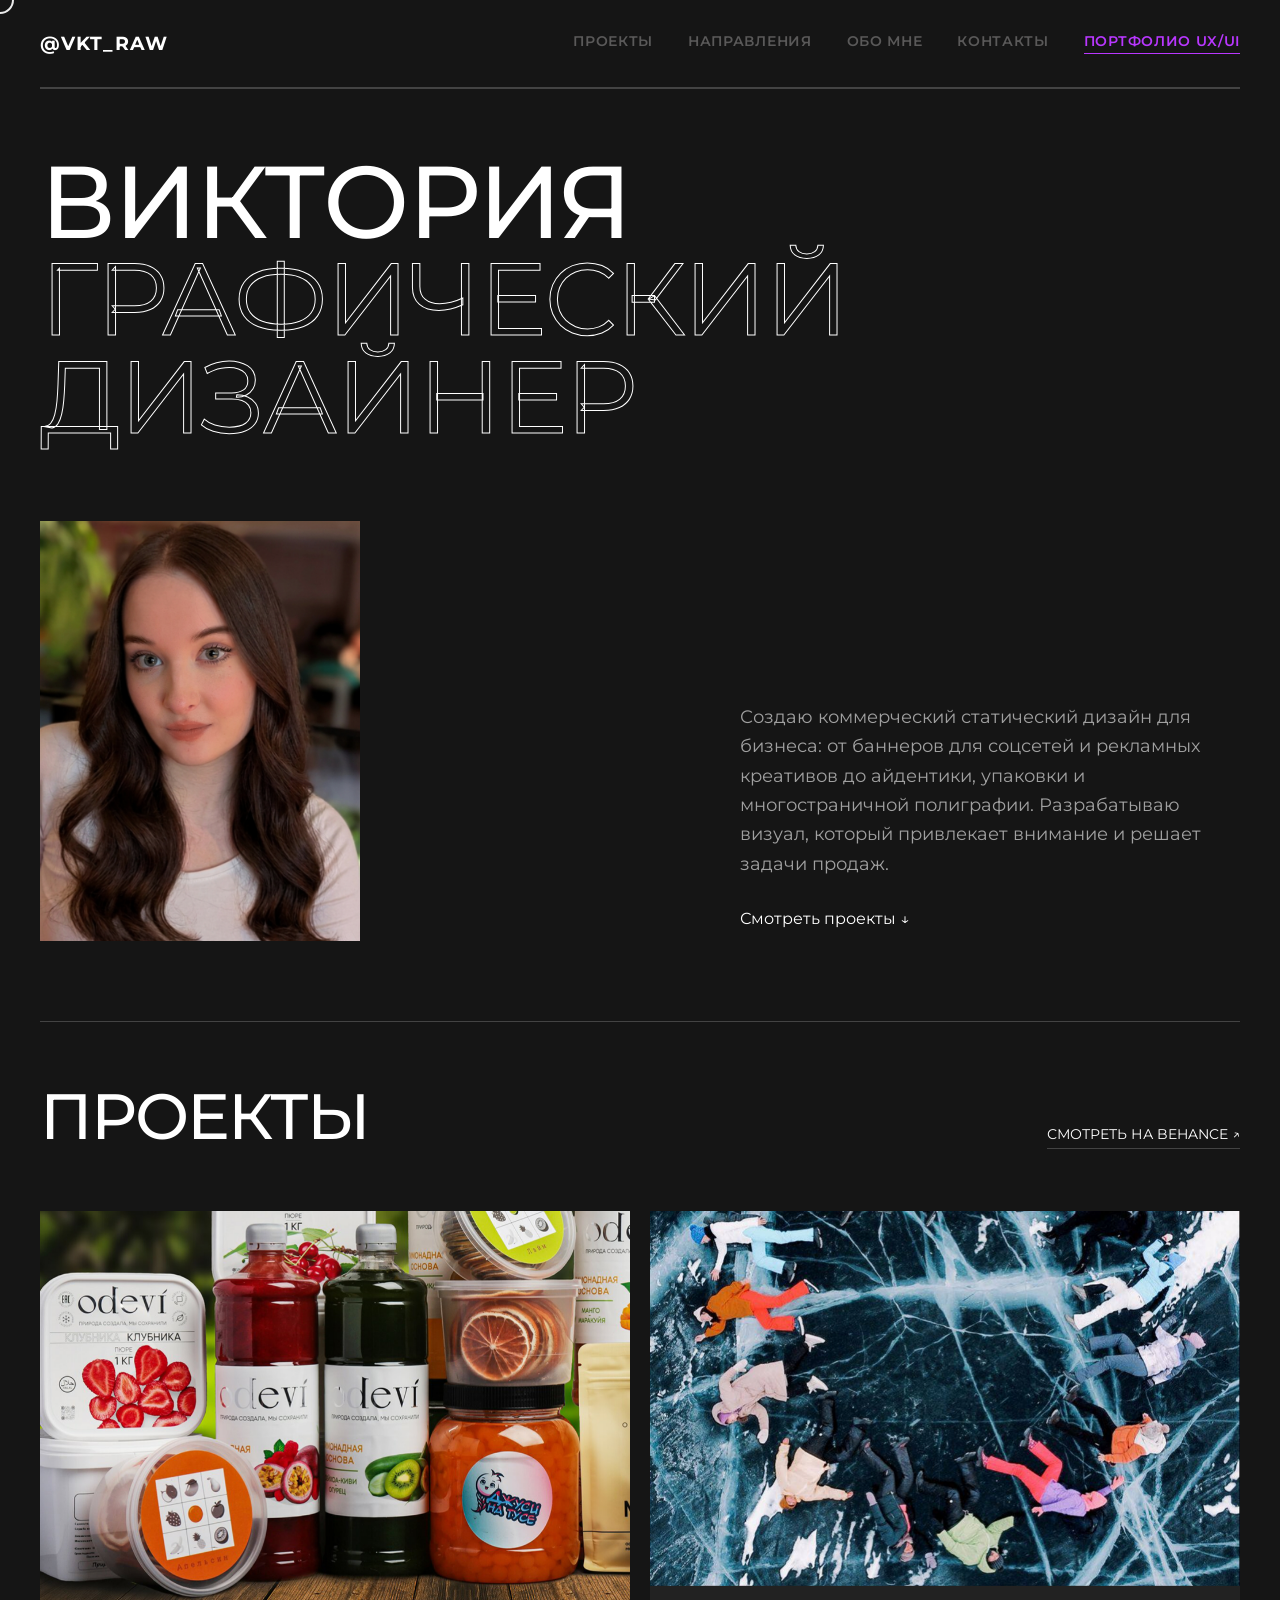
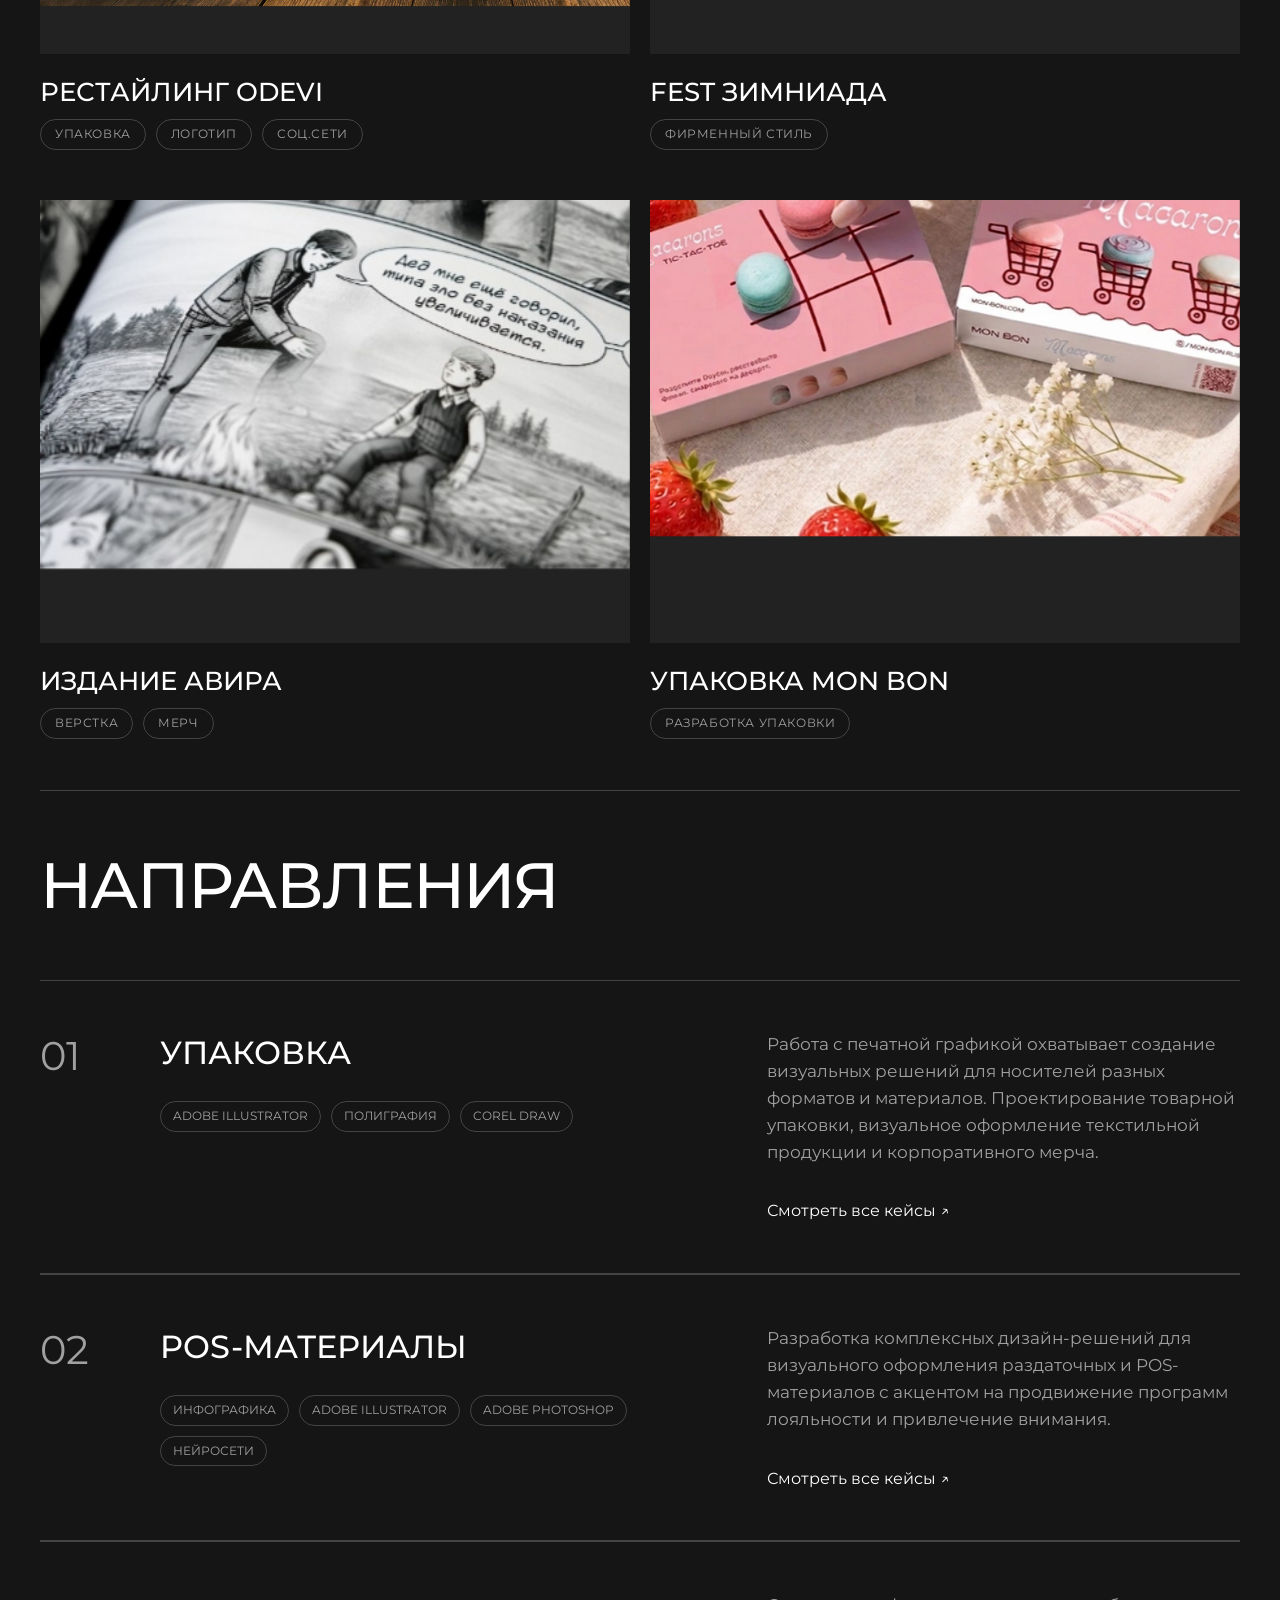
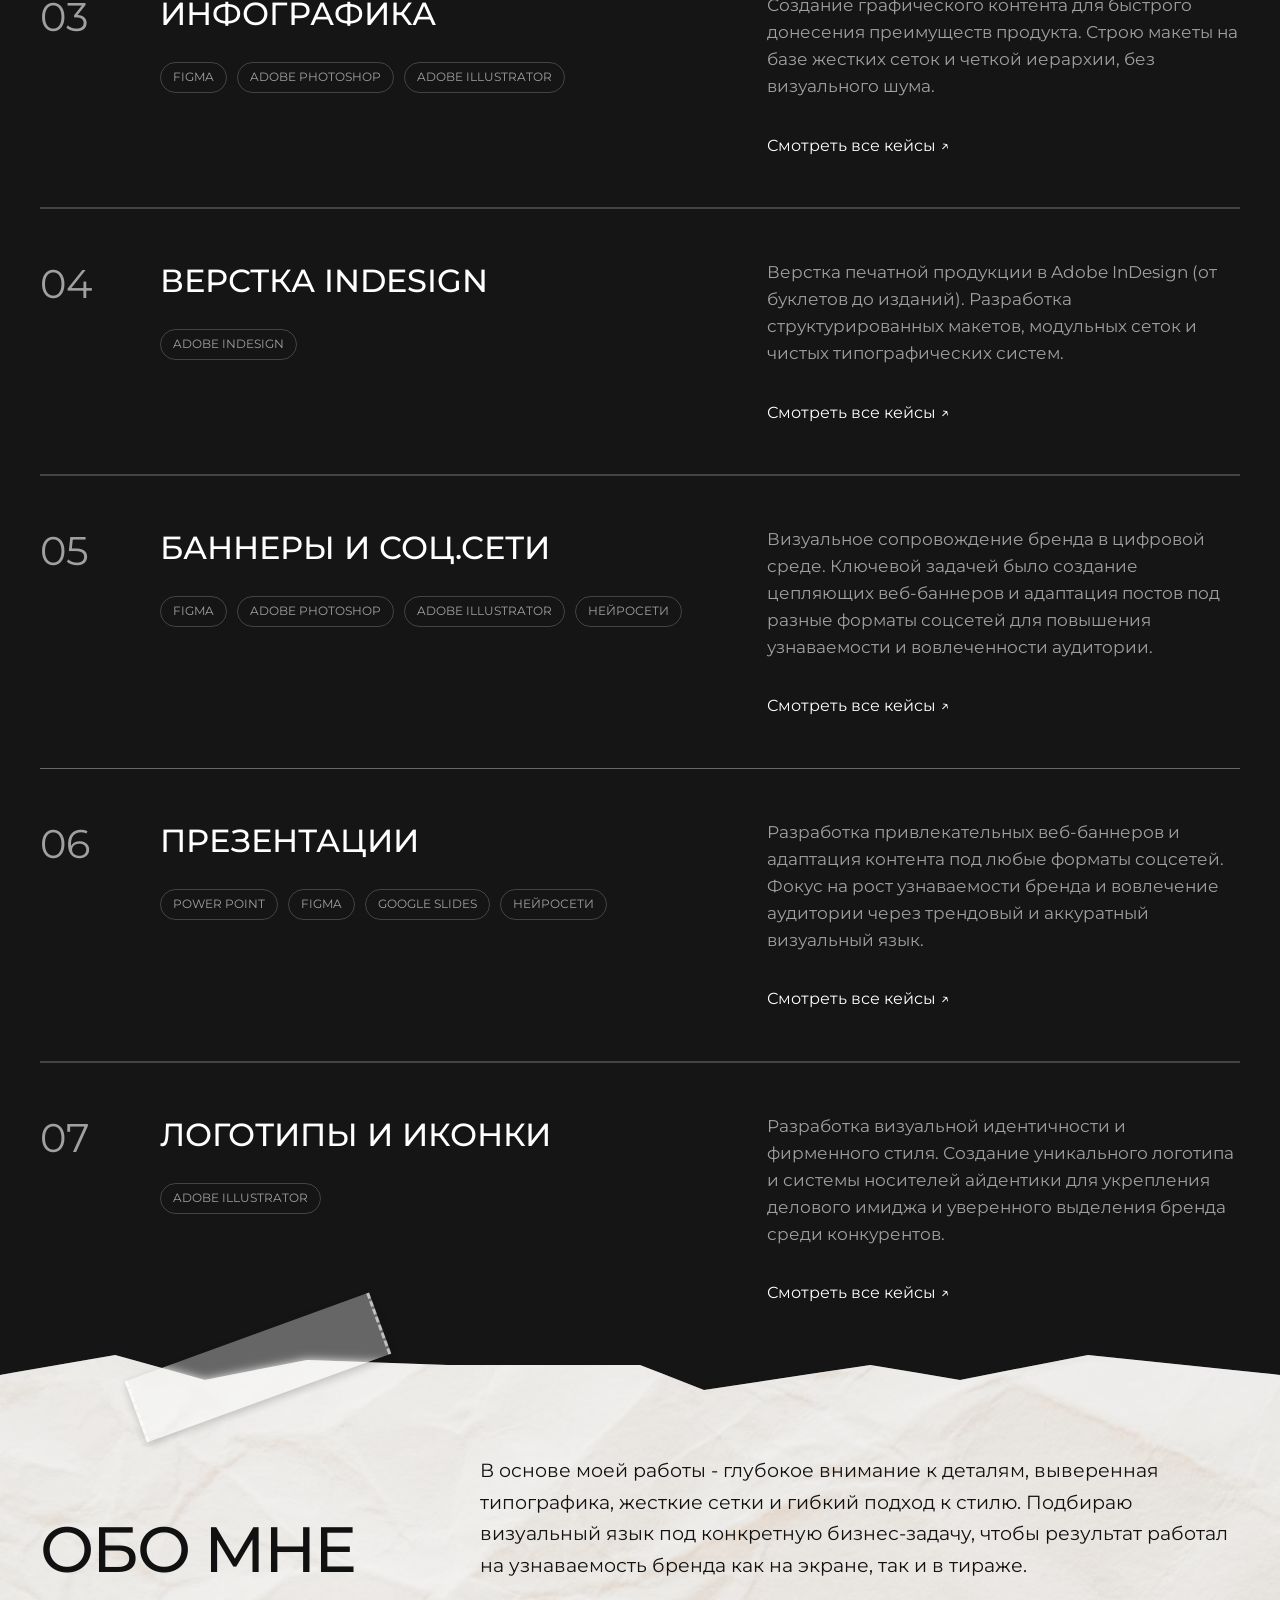
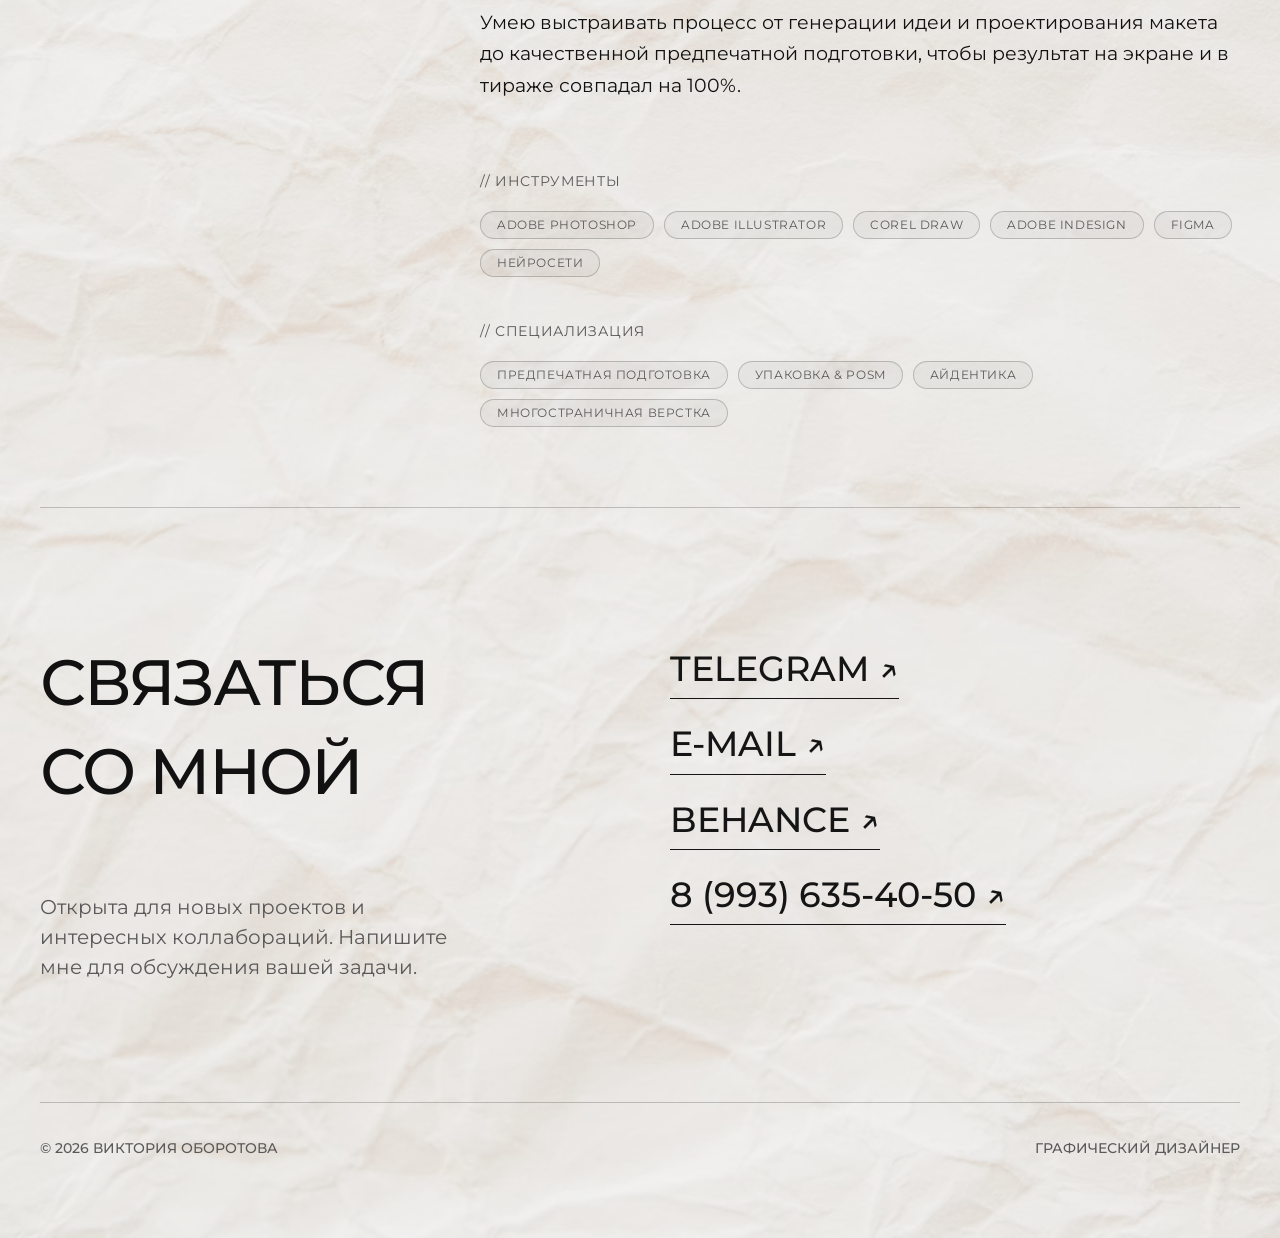
==== design.html @ fe71cb35 "add ux/ui project" ====
<!DOCTYPE html>
<html lang="ru">

<head>
    <meta charset="UTF-8">
    <meta name="viewport" content="width=device-width, initial-scale=1.0">
    <title>Виктория - Портфолио графического дизайнера</title>
    <link rel="preconnect" href="https://fonts.googleapis.com">
    <link rel="preconnect" href="https://fonts.gstatic.com" crossorigin>
    <link href="https://fonts.googleapis.com/css2?family=Montserrat:wght@300;400;500;600;700&display=swap"
        rel="stylesheet">
    <link rel="icon" type="image/svg+xml"
        href="data:image/svg+xml,<svg xmlns='http://www.w3.org/2000/svg' viewBox='0 0 32 32'><circle cx='16' cy='16' r='13' fill='none' stroke='%23ffffff' stroke-width='4'/></svg>">
    <link rel="stylesheet" href="style.css">
</head>

<body>

    <div class="site-wrapper">
        <div class="container">
            <header class="header" id="header">
                <div class="logo">@VKT_RAW</div>
                <nav class="nav">
                    <a href="#projects" class="nav__link">Проекты</a>
                    <a href="#cases" class="nav__link">Направления</a>
                    <a href="#about" class="nav__link">Обо мне</a>
                    <a href="#contacts" class="nav__link">Контакты</a>
                    <a href="uxui.html" class="nav__link nav__link--highlight">Портфолио UX/UI</a>
                </nav>
            </header>

            <main class="hero" id="hero">
                <div class="hero__top parallax-el" data-speed="-0.12">
                    <h1 class="title title--main">ВИКТОРИЯ</h1>
                    <h1 class="title title--main title--outline">ГРАФИЧЕСКИЙ ДИЗАЙНЕР</h1>
                </div>
                <div class="hero__bottom">
                    <div class="hero__photo-wrapper">
                        <img src="assets/image-2.webp" alt="Виктория" class="hero__photo " data-speed="0.15">
                    </div>
                    <div class="hero__info">
                        <p class="hero__desc">
                            Создаю коммерческий статический дизайн для бизнеса: от баннеров для соцсетей и рекламных
                            креативов до айдентики, упаковки и многостраничной полиграфии. Разрабатываю визуал, который
                            привлекает внимание и решает задачи продаж.
                        </p>
                        <a href="#projects" class="btn">Смотреть проекты <span>↓</span></a>
                    </div>
                </div>
            </main>

            <section class="projects" id="projects">
                <div class="section-header">
                    <h2 class="title title--section">ПРОЕКТЫ</h2>
                    <a href="https://www.behance.net/wg77" target="_blank" class="section-link">Смотреть на Behance
                        ↗</a>
                </div>

                <div class="projects__grid">
                    <a href="https://www.behance.net/gallery/255048103/redizajn-upakovki" target="_blank"
                        class="project-card reveal">
                        <div class="project-card__image">
                            <div class="parallax-img-wrapper parallax-el" data-speed="0.1">
                                <img src="assets/Проект-ODEVI.webp" alt="Редизайн ODEVI">
                            </div>
                        </div>
                        <div class="project-card__info">
                            <h3 class="project-card__title">Рестайлинг ODEVI</h3>
                            <div class="project-card__tags">
                                <span>Упаковка</span><span>Логотип</span><span>Соц.сети</span>
                            </div>
                        </div>
                    </a>

                    <a href="https://www.behance.net/gallery/254505147/firmennyj-stil-festivalja-zimniada"
                        target="_blank" class="project-card reveal">
                        <div class="project-card__image">
                            <div class="parallax-img-wrapper parallax-el" data-speed="0.12">
                                <img src="assets/Проект-Зимниада.webp" alt="Fest ЗИМНИАДА">
                            </div>
                        </div>
                        <div class="project-card__info">
                            <h3 class="project-card__title">Fest ЗИМНИАДА</h3>
                            <div class="project-card__tags">
                                <span>Фирменный стиль</span>
                            </div>
                        </div>
                    </a>

                    <a href="https://disk.yandex.ru/d/2m4_vInU-udmKg" target="_blank" class="project-card reveal">
                        <div class="project-card__image">
                            <div class="parallax-img-wrapper parallax-el" data-speed="0.08">
                                <img src="assets/Проект-Авира.webp" alt="Издание АВИРА">
                            </div>
                        </div>
                        <div class="project-card__info">
                            <h3 class="project-card__title">Издание АВИРА</h3>
                            <div class="project-card__tags">
                                <span>Верстка</span><span>Мерч</span>
                            </div>
                        </div>
                    </a>

                    <a href="https://www.behance.net/gallery/254801557/MONBON-razrabotka-dizajna-upakovki-korobki"
                        target="_blank" class="project-card reveal">
                        <div class="project-card__image">
                            <div class="parallax-img-wrapper parallax-el" data-speed="0.1">
                                <img src="assets/Проект-МОНБОН.webp" alt="Упаковка MON BON">
                            </div>
                        </div>
                        <div class="project-card__info">
                            <h3 class="project-card__title">Упаковка MON BON</h3>
                            <div class="project-card__tags">
                                <span>Разработка упаковки</span>
                            </div>
                        </div>
                    </a>
                </div>
            </section>

            <section class="cases" id="cases">
                <h2 class="title title--section">НАПРАВЛЕНИЯ</h2>
                <div class="cases__list">
                    <div class="cases__item reveal">
                        <div class="cases__num parallax-el" data-speed="-0.1">01</div>
                        <div class="cases__col-title">
                            <h3 class="cases__title">Упаковка</h3>
                            <div class="cases__tags">
                                <span>Adobe Illustrator</span><span>Полиграфия</span><span>Corel Draw</span>
                            </div>
                        </div>
                        <div class="cases__col-desc">
                            <p>Работа с печатной графикой охватывает создание визуальных решений для носителей разных
                                форматов и материалов. Проектирование товарной упаковки, визуальное оформление
                                текстильной продукции и корпоративного мерча.</p>
                            <a href="https://disk.yandex.ru/d/fytX3h_qH-3Ffw" target="_blank"
                                class="btn btn--outline">Смотреть все кейсы ↗</a>
                        </div>
                    </div>

                    <div class="cases__item reveal">
                        <div class="cases__num parallax-el" data-speed="-0.1">02</div>
                        <div class="cases__col-title">
                            <h3 class="cases__title">POS-Материалы</h3>
                            <div class="cases__tags">
                                <span>Инфографика</span><span>Adobe Illustrator</span><span>Adobe
                                    Photoshop</span><span>Нейросети</span>
                            </div>
                        </div>
                        <div class="cases__col-desc">
                            <p>Разработка комплексных дизайн-решений для визуального оформления раздаточных и
                                POS-материалов с акцентом на продвижение программ лояльности и привлечение внимания.</p>
                            <a href="https://disk.yandex.ru/d/tR2dEikeKY4P-A" target="_blank"
                                class="btn btn--outline">Смотреть все кейсы ↗</a>
                        </div>
                    </div>

                    <div class="cases__item reveal">
                        <div class="cases__num parallax-el" data-speed="-0.1">03</div>
                        <div class="cases__col-title">
                            <h3 class="cases__title">Инфографика</h3>
                            <div class="cases__tags">
                                <span>Figma</span><span>Adobe Photoshop</span><span>Adobe Illustrator</span>
                            </div>
                        </div>
                        <div class="cases__col-desc">
                            <p>Создание графического контента для быстрого донесения преимуществ продукта. Строю макеты
                                на базе жестких сеток и четкой иерархии, без визуального шума.</p>
                            <a href="https://disk.yandex.ru/d/HyvB6q7zGKvHog" target="_blank"
                                class="btn btn--outline">Смотреть все кейсы ↗</a>
                        </div>
                    </div>

                    <div class="cases__item reveal">
                        <div class="cases__num parallax-el" data-speed="-0.1">04</div>
                        <div class="cases__col-title">
                            <h3 class="cases__title">Верстка InDesign</h3>
                            <div class="cases__tags">
                                <span>Adobe InDesign</span>
                            </div>
                        </div>
                        <div class="cases__col-desc">
                            <p>Верстка печатной продукции в Adobe InDesign (от буклетов до изданий). Разработка
                                структурированных макетов, модульных сеток и чистых типографических систем.</p>
                            <a href="https://disk.yandex.ru/d/mzSpfniAR3NMDQ" target="_blank"
                                class="btn btn--outline">Смотреть все кейсы ↗</a>
                        </div>
                    </div>

                    <div class="cases__item reveal">
                        <div class="cases__num parallax-el" data-speed="-0.1">05</div>
                        <div class="cases__col-title">
                            <h3 class="cases__title">Баннеры и соц.сети</h3>
                            <div class="cases__tags">
                                <span>Figma</span><span>Adobe Photoshop</span><span>Adobe
                                    Illustrator</span><span>Нейросети</span>
                            </div>
                        </div>
                        <div class="cases__col-desc">
                            <p>Визуальное сопровождение бренда в цифровой среде. Ключевой задачей было создание
                                цепляющих веб-баннеров и адаптация постов под разные форматы соцсетей для повышения
                                узнаваемости и вовлеченности аудитории.</p>
                            <a href="https://disk.yandex.ru/d/D0bwJGQxRH4D5Q" target="_blank"
                                class="btn btn--outline">Смотреть все кейсы ↗</a>
                        </div>
                    </div>
                    <div class="cases__item reveal">
                        <div class="cases__num parallax-el" data-speed="-0.1">06</div>
                        <div class="cases__col-title">
                            <h3 class="cases__title">Презентации</h3>
                            <div class="cases__tags">
                                <span>Power Point</span><span>Figma</span><span>Google
                                    Slides</span><span>Нейросети</span>
                            </div>
                        </div>
                        <div class="cases__col-desc">
                            <p>Разработка привлекательных веб-баннеров и адаптация контента под любые форматы соцсетей.
                                Фокус на рост узнаваемости бренда и вовлечение аудитории через трендовый и аккуратный
                                визуальный язык.</p>
                            <a href="https://disk.yandex.ru/d/NILR1Cvu7djiJA" target="_blank"
                                class="btn btn--outline">Смотреть все кейсы ↗</a>
                        </div>
                    </div>

                    <div class="cases__item reveal">
                        <div class="cases__num parallax-el" data-speed="-0.1">07</div>
                        <div class="cases__col-title">
                            <h3 class="cases__title">Логотипы и иконки</h3>
                            <div class="cases__tags">
                                <span>Adobe Illustrator</span>

                            </div>
                        </div>
                        <div class="cases__col-desc">
                            <p>Разработка визуальной идентичности и фирменного стиля. Создание уникального логотипа и
                                системы носителей айдентики для укрепления делового имиджа и уверенного выделения бренда
                                среди конкурентов.</p>
                            <a href="https://disk.yandex.ru/d/8knC8nWF3JEIBw" target="_blank"
                                class="btn btn--outline">Смотреть все кейсы ↗</a>
                        </div>
                    </div>
                </div>
            </section>
        </div>

        <div class="paper-footer-wrapper" id="about">
            <div class="tape-wrapper" data-speed="-0.15">
                <div class="tape top-left-tape"></div>
            </div>

            <footer class="paper-footer">
                <div class="container">
                    <section class="about">
                        <div class="about__grid reveal">
                            <div class="about__col-left">
                                <h2 class="title title--section">ОБО МНЕ</h2>
                            </div>
                            <div class="about__col-right">
                                <div class="about__text">
                                    <p>В основе моей работы - глубокое внимание к деталям, выверенная типографика,
                                        жесткие сетки и гибкий подход к стилю. Подбираю визуальный язык под конкретную
                                        бизнес-задачу, чтобы результат работал на узнаваемость бренда как на экране, так
                                        и в тираже.</p>
                                    <p>Умею выстраивать процесс от генерации идеи и проектирования макета до
                                        качественной предпечатной подготовки, чтобы результат на экране и в тираже
                                        совпадал на 100%.</p>
                                </div>
                                <div class="about__skills-wrap">
                                    <div class="about__skills-group">
                                        <span>// ИНСТРУМЕНТЫ</span>
                                        <div class="cases__tags">
                                            <span>Adobe Photoshop</span>
                                            <span>Adobe Illustrator</span>
                                            <span>Corel Draw</span>
                                            <span>Adobe InDesign</span>
                                            <span>Figma</span>
                                            <span>Нейросети</span>
                                        </div>
                                    </div>
                                    <div class="about__skills-group">
                                        <span>// СПЕЦИАЛИЗАЦИЯ</span>
                                        <div class="cases__tags">
                                            <span>Предпечатная подготовка</span>
                                            <span>Упаковка & POSM</span>
                                            <span>Айдентика</span>
                                            <span>Многостраничная верстка</span>
                                        </div>
                                    </div>
                                </div>
                            </div>
                        </div>
                    </section>

                    <div class="footer__grid" id="contacts">
                        <div class="footer__left">
                            <h2 class="title title--section">СВЯЗАТЬСЯ<br>СО МНОЙ</h2>
                            <p class="footer__desc">Открыта для новых проектов и интересных коллабораций. Напишите мне
                                для обсуждения вашей задачи.</p>
                        </div>
                        <div class="footer__right">
                            <a href="https://t.me/vkt_raw" target="_blank" class="footer__link">Telegram ↗</a>
                            <a href="https://mail.google.com/mail/?view=cm&fs=1&to=oborotova.vika.06@gmail.com"
                                target="_blank" class="footer__link">E-mail ↗</a>
                            <a href="https://www.behance.net/wg77" target="_blank" class="footer__link">Behance ↗</a>
                            <a href="tel:+79936354050" class="footer__link">8 (993) 635-40-50 ↗</a>
                        </div>
                    </div>
                    <div class="footer__bottom">
                        <span>© 2026 Виктория Оборотова</span>
                        <span>Графический дизайнер</span>
                    </div>
                </div>
            </footer>
        </div>
    </div>

    <div class="custom-cursor" id="cursor"></div>

    <script>



        document.addEventListener('DOMContentLoaded', () => {

            const cursor = document.getElementById('cursor');

            document.addEventListener('mousemove', (e) => {
                cursor.style.left = `${e.clientX}px`;
                cursor.style.top = `${e.clientY}px`;
            });

            document.addEventListener('mouseleave', () => cursor.classList.add('custom-cursor--hidden'));
            document.addEventListener('mouseenter', () => cursor.classList.remove('custom-cursor--hidden'));

            const interactiveElements = document.querySelectorAll('a, button, .project-card, .cases__item');
            interactiveElements.forEach(el => {
                el.addEventListener('mouseenter', () => cursor.classList.add('custom-cursor--hover'));
                el.addEventListener('mouseleave', () => cursor.classList.remove('custom-cursor--hover'));
            });


            const revealOptions = {
                threshold: 0.15,
                rootMargin: '0px 0px -40px 0px'
            };

            const observer = new IntersectionObserver((entries) => {
                entries.forEach(entry => {
                    if (entry.isIntersecting) {
                        entry.target.classList.add('active');
                    }
                });
            }, revealOptions);

            document.querySelectorAll('.reveal').forEach(el => observer.observe(el));

            let parallaxData = [];

            window.initParallax = function () {
                parallaxData = Array.from(document.querySelectorAll('.parallax-el')).map(el => {
                    const currentTransform = el.style.transform;
                    el.style.transform = 'none';

                    const rect = el.getBoundingClientRect();
                    const absoluteTop = rect.top + window.scrollY;
                    const height = rect.height;

                    el.style.transform = currentTransform;

                    return {
                        el: el,
                        speed: parseFloat(el.getAttribute('data-speed')) || 0,
                        topPos: absoluteTop,
                        height: height
                    };
                });
            }

            initParallax();
            setTimeout(initParallax, 1000);
            window.addEventListener('resize', initParallax);

            let isScrolling = false;
            window.addEventListener('scroll', () => {
                if (!isScrolling) {
                    window.requestAnimationFrame(() => {
                        const scrollY = window.scrollY;
                        const windowCenter = scrollY + window.innerHeight / 2;

                        parallaxData.forEach(item => {
                            const elCenter = item.topPos + (item.height / 2);
                            const diff = windowCenter - elCenter;
                            const y = diff * item.speed;
                            item.el.style.transform = `translateY(${y}px)`;
                        });
                        isScrolling = false;
                    });
                    isScrolling = true;
                }
            });
        });
    </script>
</body>

</html>
---- style.css ----
/* =========================================
ПЕРЕМЕННЫЕ И БАЗОВЫЕ СТИЛИ
========================================= */
:root {
    --bg-color: #151515;
    --text-main-onblk: #ffffff;
    --text-muted-onblk: #a0a0a0;
    --text-main: #111111;
    --text-muted: #5a5959;
    --border-dark: rgba(255, 255, 255, 0.2);
    --border-light: rgba(0, 0, 0, 0.2);
    --bg-purple: #b937ff;
}

* {
    margin: 0;
    padding: 0;
    box-sizing: border-box;
    font-family: 'Montserrat', sans-serif;
}

body {
    background-color: var(--bg-color);
    color: var(--text-main-onblk);
    font-size: 1rem;
    line-height: 1.4;
    overflow-x: hidden;
    -webkit-font-smoothing: antialiased;
}

a, body, button {
    cursor: none; /* Скрыт стандартный курсор */
}

a {
    color: inherit;
    text-decoration: none;
}

/* =========================================
2. LAYOUT И УТИЛИТЫ
========================================= */
.site-wrapper {
    animation: 1s ease-out forwards smoothReveal;
}

@keyframes smoothReveal {
    0% { opacity: 0; transform: translateY(15px); }
    100% { opacity: 1; transform: translateY(0); }
}

.container {
    max-width: 1300px;
    margin: 0 auto;
    padding: 0 40px;
    width: 100%;
}

.parallax-el {
    will-change: transform;
}

/* Анимация появления элементов */
.reveal {
    opacity: 0;
    transform: translateY(45px);
    transition: opacity .8s cubic-bezier(.16, 1, .3, 1), transform .8s cubic-bezier(.16, 1, .3, 1);
    will-change: opacity, transform;
}

.reveal.active {
    opacity: 1;
    transform: translateY(0);
}

.project-card.reveal:first-child { transition-delay: 0s; }
.project-card.reveal:nth-child(2) { transition-delay: 0.15s; }
.project-card.reveal:nth-child(3) { transition-delay: 0.1s; }
.project-card.reveal:nth-child(4) { transition-delay: 0.25s; }

/* =========================================
3. ТИПОГРАФИКА
========================================= */
.title {
    font-weight: 500;
    text-transform: uppercase;
}

.title--main {
    font-size: clamp(3rem, 8vw, 7.5rem);
    line-height: .95;
    letter-spacing: -.02em;
}

.title--outline {
    color: transparent;
    -webkit-text-stroke: 1px var(--text-main-onblk);
    font-weight: 400;
}

.title--section {
    font-size: clamp(2.5rem, 5vw, 4rem);
    font-weight: 500;
    letter-spacing: -.03em;
    padding: 50px 0;
}

/* =========================================
4. КНОПКИ И ССЫЛКИ
========================================= */
.footer__link, .section-link {
    transition: opacity .3s;
}


.btn--outline:hover {
    background: var(--text-main-onblk);
    color: var(--bg-color);
}

.section-link {
    font-size: .9rem;
    text-transform: uppercase;
    padding-bottom: 4px;
    border-bottom: 1px solid var(--border-dark);
}

/* =========================================
5. HEADER И NAVIGATION
========================================= */
.header {
    display: flex;
    justify-content: space-between;
    align-items: center;
    padding: 30px 0;
    border-bottom: 2px solid var(--border-dark);
}

.logo {
    font-weight: 700;
    font-size: 1.2rem;
    text-transform: uppercase;
    letter-spacing: .05em;
}

.nav {
    margin-left: 15px;
    display: flex;
    gap: 35px;
    flex-wrap: wrap;
}

.nav__link {
    font-size: .85rem;
    font-weight: 600;
    text-transform: uppercase;
    letter-spacing: .05em;
    color: var(--text-muted);
    text-decoration: none;
    transition: color 0.3s;
}

.nav__link:hover {
    color: var(--text-main-onblk);
}

.nav__link--highlight {
    color: var(--bg-purple);
    border-bottom: 1px solid var(--bg-purple);
    padding-bottom: 2px;
    white-space: nowrap;
}

.nav__link--highlight:hover {
    color: var(--bg-purple);

}

/* =========================================
6. HERO SECTION
========================================= */
.hero {
    display: flex;
    flex-direction: column;
    padding: 80px 0 80px;
    border-bottom: 1px solid var(--border-dark);
}

.hero__top {
    margin-bottom: 60px;
}

.hero__bottom {
    display: flex;
    gap: 60px;
    align-items: flex-end;
    justify-content: space-between;
}

.hero__photo-wrapper {
    width: 320px;
    height: 420px;
    flex-shrink: 0;
    overflow: hidden;
    position: relative;
}

.hero__photo {
    width: 100%;
    height: 130%;
    object-fit: cover;
    position: absolute;
    top: -15%;
    left: 0;
}

.hero__info {
    display: flex;
    max-width: 500px;
    flex-direction: column;
    gap: 30px;
    padding-bottom: 10px;
}

.hero__desc {
    font-size: 1.15rem;
    line-height: 1.6;
    font-weight: 400;
    color: var(--text-muted-onblk);
}

/* =========================================
7. PROJECTS SECTION
========================================= */
.projects {
    border-bottom: 1px solid var(--border-dark);
}

.section-header {
    display: flex;
    justify-content: space-between;
    align-items: baseline;
}

.projects__grid {
    display: grid;
    grid-template-columns: repeat(2, 1fr);
    column-gap: 20px;
}

.project-card {
    display: flex;
    flex-direction: column;
    gap: 10px;
}

.project-card__image {
    width: 100%;
    aspect-ratio: 4/3;
    overflow: hidden;
    background: #222;
    position: relative;
}

.parallax-img-wrapper {
    width: 100%;
    height: 125%;
    position: absolute;
    top: -12.5%;
    left: 0;
}

.project-card__image img {
    width: 100%;
    height: 100%;
    object-fit: cover;
    transition: transform .6s cubic-bezier(.16, 1, .3, 1), filter .6s;
}

.project-card:hover .project-card__image img {
    transform: scale(1.04);
    filter: brightness(.9);
}

.project-card__title {
    font-size: 1.6rem;
    font-weight: 500;
    text-transform: uppercase;
    padding-bottom: 10px;
    padding-top: 10px;
}

.project-card__tags {
    display: flex;
    gap: 10px;
    flex-wrap: wrap;
    padding-bottom: 50px;
}

.project-card__tags span {
    font-size: 0.75rem;
    text-transform: uppercase;
    letter-spacing: .05em;
    color: var(--text-muted-onblk);
    padding: 6px 14px;
    border: 1px solid var(--border-dark);
    border-radius: 30px;
}

/* =========================================
8. CASES SECTION
========================================= */
.cases__list {
    display: flex;
    flex-direction: column;
}

.cases__item {
    display: grid;
    grid-template-columns: 80px 1.2fr 1fr;
    gap: 40px;
    padding: 50px 0;
    border-top: 1px solid var(--border-dark);
}

/* Добавляем границу снизу всем элементам, КРОМЕ последнего */
.cases__item:not(:last-child) {
    border-bottom: 1px solid var(--border-dark);
}

.cases__num {
    align-self: start;
    transform: none !important;
    line-height: 1;
    margin-top: 5px;
    font-size: 2.5rem;
    font-weight: 400;
    color: var(--text-muted-onblk);
}

.cases__title {
    font-size: 2rem;
    font-weight: 500;
    text-transform: uppercase;
    margin-bottom: 25px;
}

.cases__tags {
    display: flex;
    gap: 10px;
    flex-wrap: wrap;
}

.cases__tags span {
    font-size: .75rem;
    text-transform: uppercase;
    color: var(--text-muted-onblk);
    padding: 6px 12px;
    border: 1px solid var(--border-dark);
    border-radius: 30px;
}

.cases__col-desc p {
    font-size: 1.05rem;
    line-height: 1.6;
    margin-bottom: 35px;
    font-weight: 400;
    color: var(--text-muted-onblk);
}

/* =========================================
9. ABOUT SECTION
========================================= */
.about {
    padding-bottom: 80px;
    margin-bottom: 80px;
    border-bottom: 1px solid var(--border-light);
    color: var(--text-main);
}

.about .title--section {
    color: var(--text-main);
}

.about__grid {
    display: grid;
    grid-template-columns: 1fr 2fr;
    gap: 60px;
}

.about__text {
    display: flex;
    flex-direction: column;
    gap: 25px;
    margin-bottom: 70px;
}

.about__text p {
    font-size: 1.2rem;
    line-height: 1.65;
    font-weight: 400;
    color: var(--text-main);
}

.about__skills-wrap {
    display: flex;
    flex-direction: column;
    gap: 45px;
}

.about__skills-group > span:first-child {
    display: block;
    font-size: .85rem;
    text-transform: uppercase;
    color: var(--text-muted);
    margin-bottom: 20px;
    letter-spacing: .05em;
}

/* =========================================
10. FOOTER & PAPER FOOTER
========================================= */
.paper-footer-wrapper {
    position: relative;
    width: 100%;
}

.paper-footer {
    position: relative;
    width: 100%;
    background-color: #fdfdfc;
    clip-path: polygon(0% 20px, 9% 0px, 16% 25px, 24% 5px, 35% 10px, 50% 10px, 55% 35px, 68% 10px, 75% 25px, 85% 0px, 100% 20px, 100% 100%, 0% 100%);
    padding: 100px 0 80px;
    color: var(--accent-purple);
    z-index: 1;
    overflow: hidden;
}

.paper-footer::before {
    content: '';
    position: absolute;
    top: 0; left: 0;
    width: 100%; height: 100%;
    background-image: url('assets/paper.avif');
    background-size: cover;
    background-position: center;
    background-attachment: fixed;
    opacity: .3;
    z-index: -1;
    pointer-events: none;
}

.paper-footer .container {
    position: relative;
    z-index: 2;
}

.paper-footer .title--section {
    margin-bottom: 25px;
    color: var(--text-main);
}

.paper-footer .cases__tags span {
    display: inline-flex;
    align-items: center;
    justify-content: center;
    font-size: .75rem;
    font-weight: 400;
    text-transform: uppercase;
    letter-spacing: .05em;
    padding: 7px 16px;
    border: 1px solid var(--border-light);
    border-radius: 30px;
    color: var(--text-muted);
    background: rgba(0, 0, 0, .03);
    line-height: 1;
    white-space: nowrap;
}

.footer__grid {
    display: grid;
    grid-template-columns: 1fr 1fr;
    gap: 60px;
    margin-bottom: 120px;
}

.footer__desc {
    font-size: 1.25rem;
    line-height: 1.5;
    color: var(--text-muted);
    max-width: 450px;
}

.footer__right {
    display: flex;
    flex-direction: column;
    gap: 20px;
    align-items: flex-start;
    justify-content: center;
}

.footer__link {
    font-size: 2.2rem;
    font-weight: 500;
    text-transform: uppercase;
    border-bottom: 1px solid var(--bg-color);
    padding-bottom: 5px;
    color: #151515;
}

.footer__link:hover {
    opacity: .5;
}

.footer__bottom {
    display: flex;
    justify-content: space-between;
    padding-top: 35px;
    border-top: 1px solid var(--border-light);
    font-size: .9rem;
    font-weight: 500;
    text-transform: uppercase;
    color: var(--text-muted);
}

/* Tape effect */
.tape-wrapper {
    position: absolute;
    top: -20px;
    left: 10%;
    z-index: 20;
}

.tape {
    width: 260px;
    height: 65px;
    background: rgba(255, 255, 255, .35);
    backdrop-filter: blur(5px);
    box-shadow: 0 3px 8px rgba(0, 0, 0, .2);
    border-left: 3px dashed rgba(255, 255, 255, .6);
    border-right: 3px dashed rgba(255, 255, 255, .6);
}

.top-left-tape {
    transform: rotate(-20deg);
}

/* =========================================
11. КАСТОМНЫЙ КУРСОР
========================================= */
.custom-cursor {
    position: fixed;
    top: 0; left: 0;
    width: 28px; height: 28px;
    border: 2px solid #fff;
    border-radius: 50%;
    pointer-events: none;
    transform: translate(-50%, -50%);
    transition: transform .12s ease-out, width .25s, height .25s, background-color .25s;
    z-index: 9999;
    mix-blend-mode: difference;
}

.custom-cursor--hidden {
    opacity: 0;
}

.custom-cursor--hover {
    width: 48px;
    height: 48px;
    background-color: rgba(255, 255, 255, .15);
    border-width: 1.5px;
}

/* =========================================
12. АДАПТИВНОСТЬ (MEDIA QUERIES)
========================================= */

/* Планшеты и небольшие десктопы */
@media screen and (max-width: 992px) {

    .cases__item {
        grid-template-columns: 1fr;
        gap: 25px;
        padding: 40px 0;
    }
    
    .cases__num {
        display: none;
    }
    
    .hero {
        padding: 50px 0;
    }
.about__grid {

    gap: 0px;
}
    .about__grid,
    .footer__grid {
        grid-template-columns: 1fr;

    }
    
    .hero__bottom {
        flex-direction: column;
        align-items: flex-start;

    }
    
    .hero__photo-wrapper {
        width: 100%;
        height: auto;
        aspect-ratio: 4/3;
    }

}

/* Мобильные устройства */
@media screen and (max-width: 768px) {
    .about {
    padding-bottom: 30px;
    margin-bottom: 0px;
    border-bottom: 1px solid var(--border-light);
    color: var(--text-main);
}
 .container {
        padding: 15px;
    }
    .title--main {
        font-size: clamp(2.5rem, 10vw, 4rem);
    }

    .projects__grid {
        grid-template-columns: 1fr;
        gap: 0px;
    }

    .header {
        flex-direction: column;
        align-items: flex-start;
        gap: 20px;
    }
    .nav {
        flex-wrap: wrap;
        gap: 15px;
    margin-left: 0px;
}

    .footer__link {
        font-size: 1.5rem;
    }

    .cases__title {
        font-size: 1.5rem;

    }
    
    .cases__col-desc p {
        font-size: 1rem;

    }
}
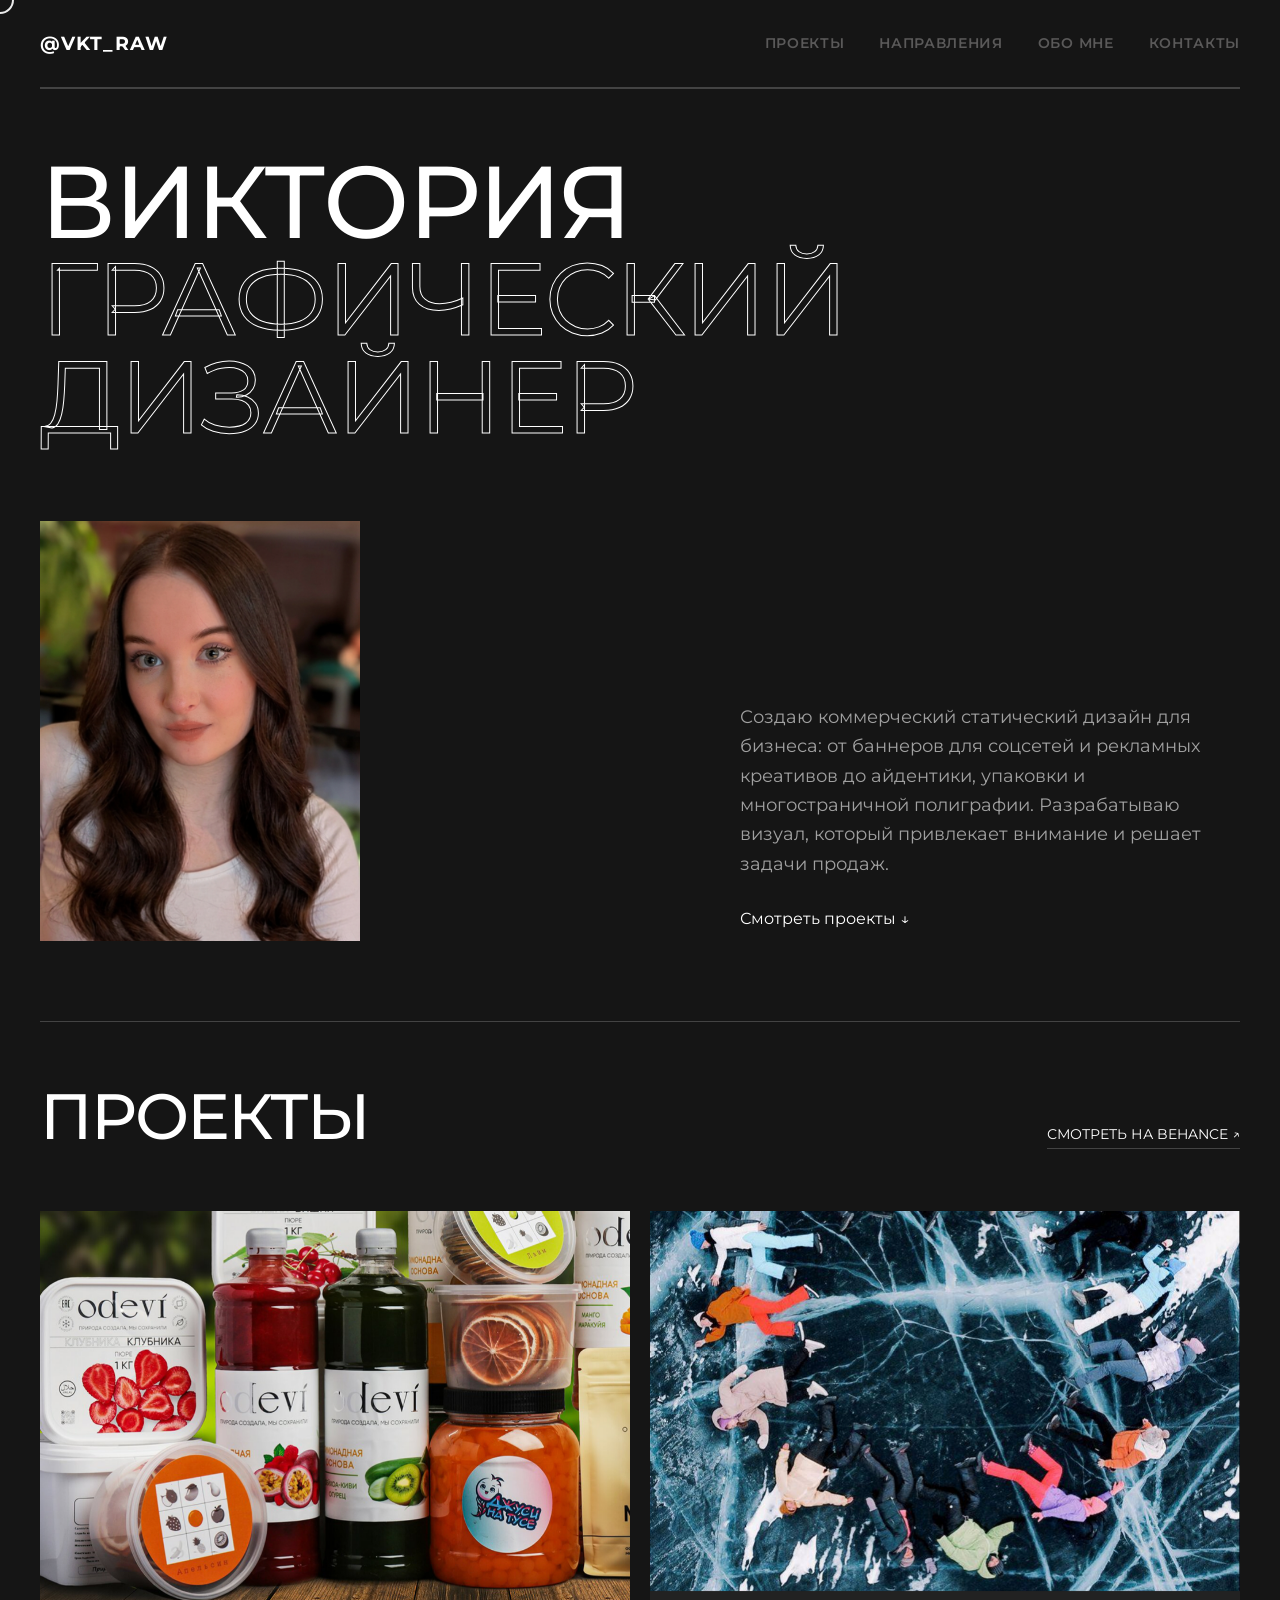
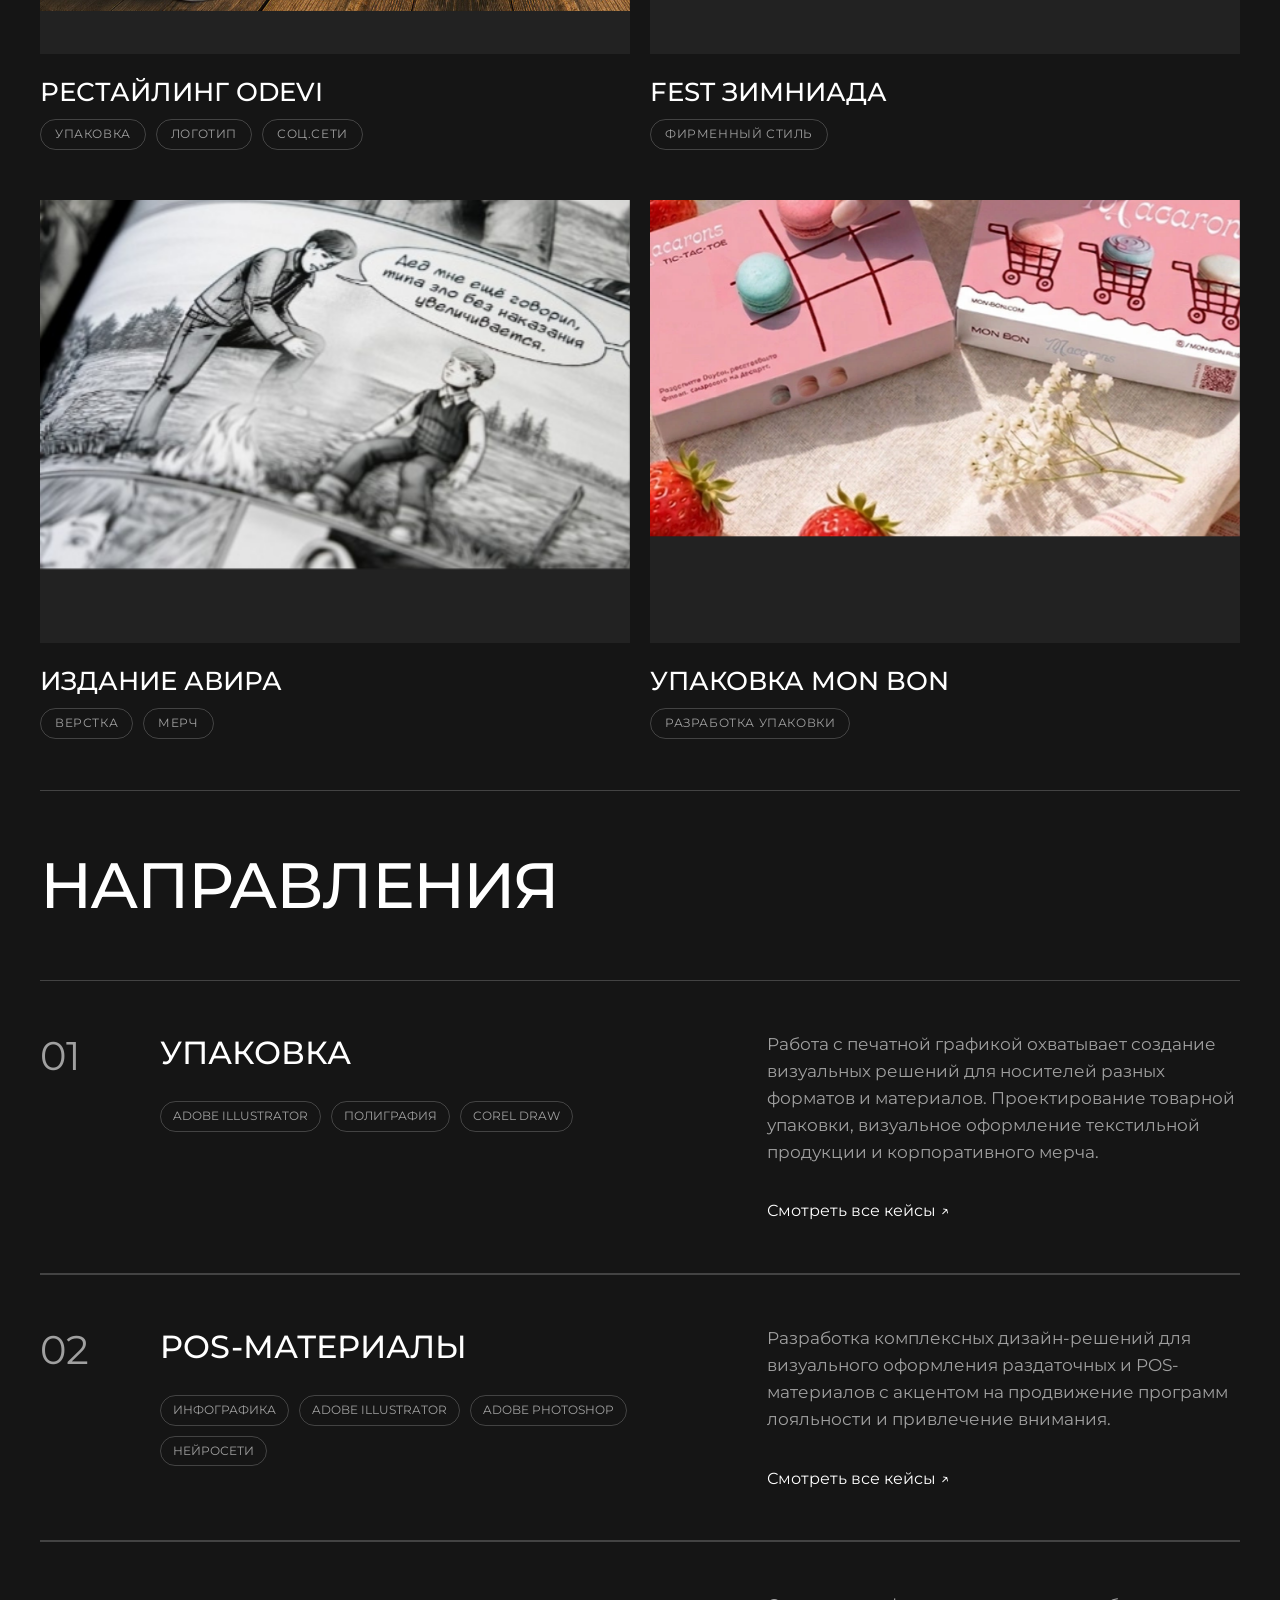
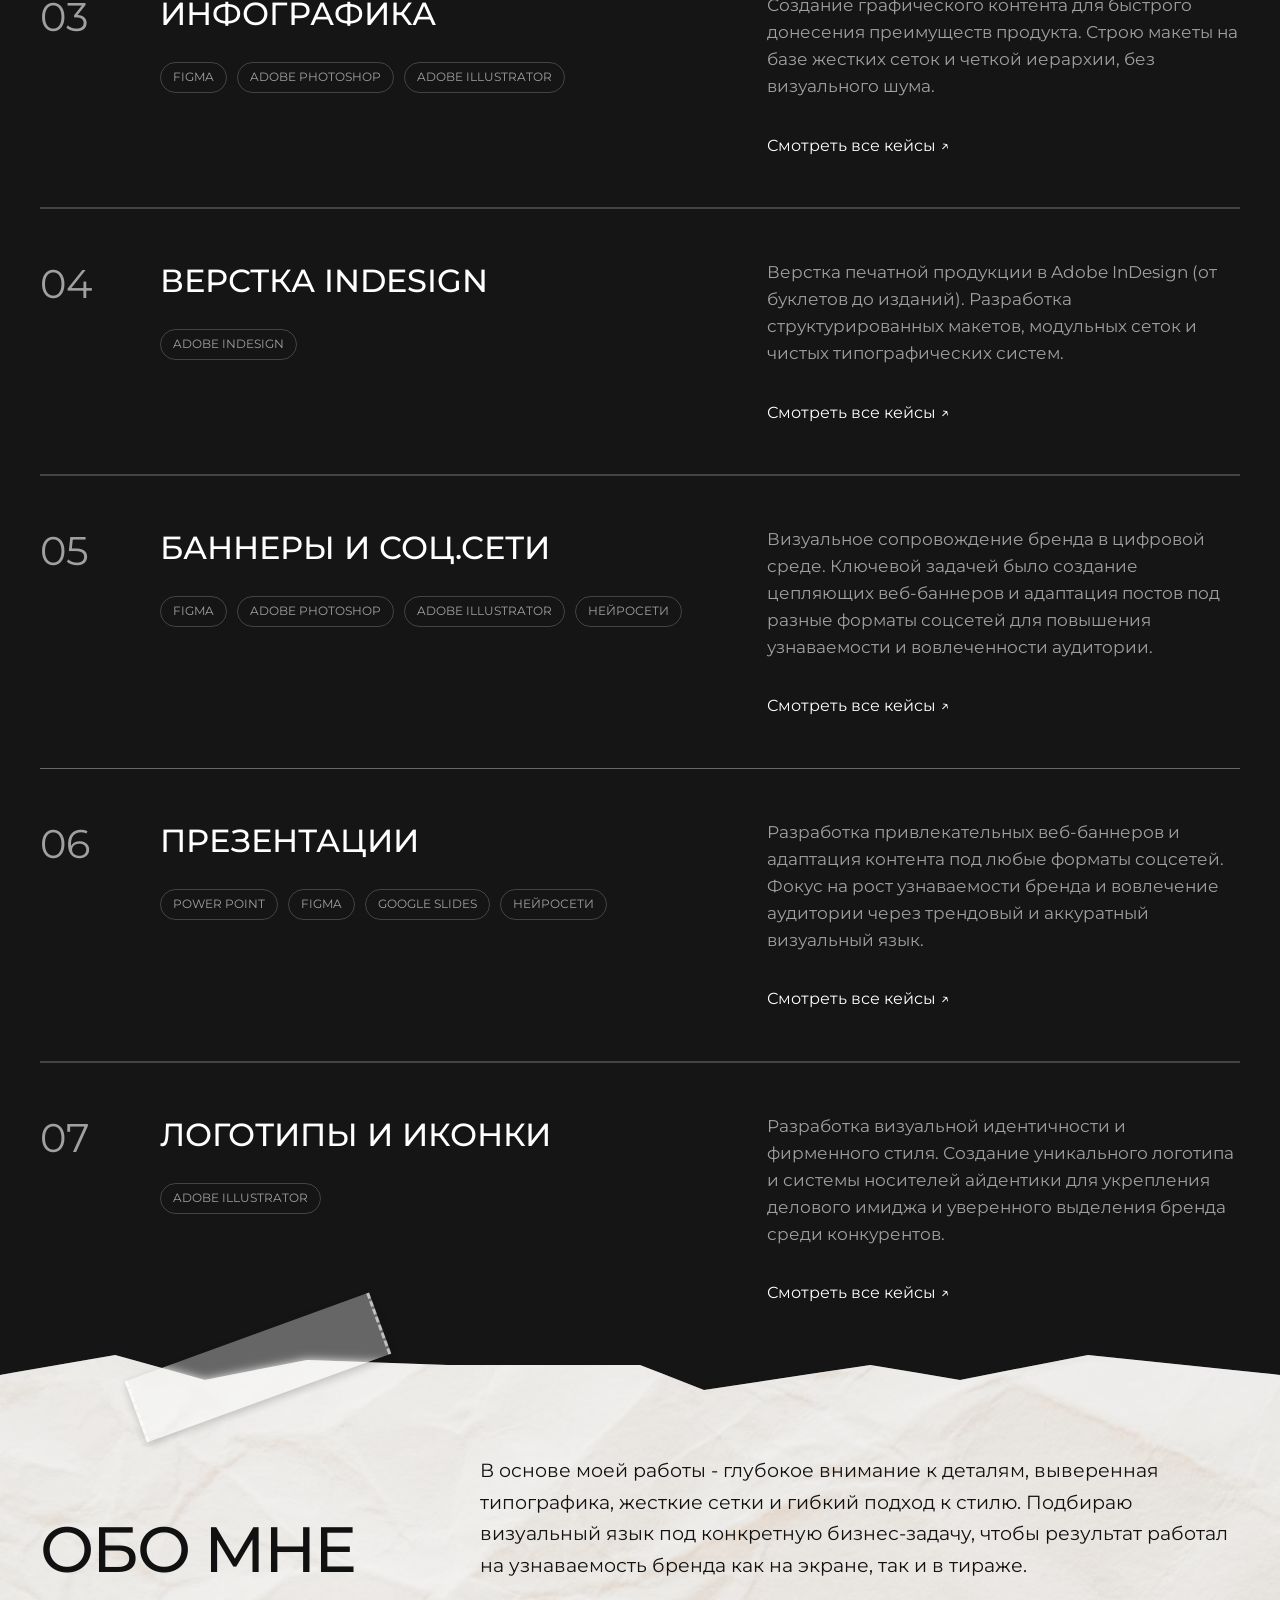
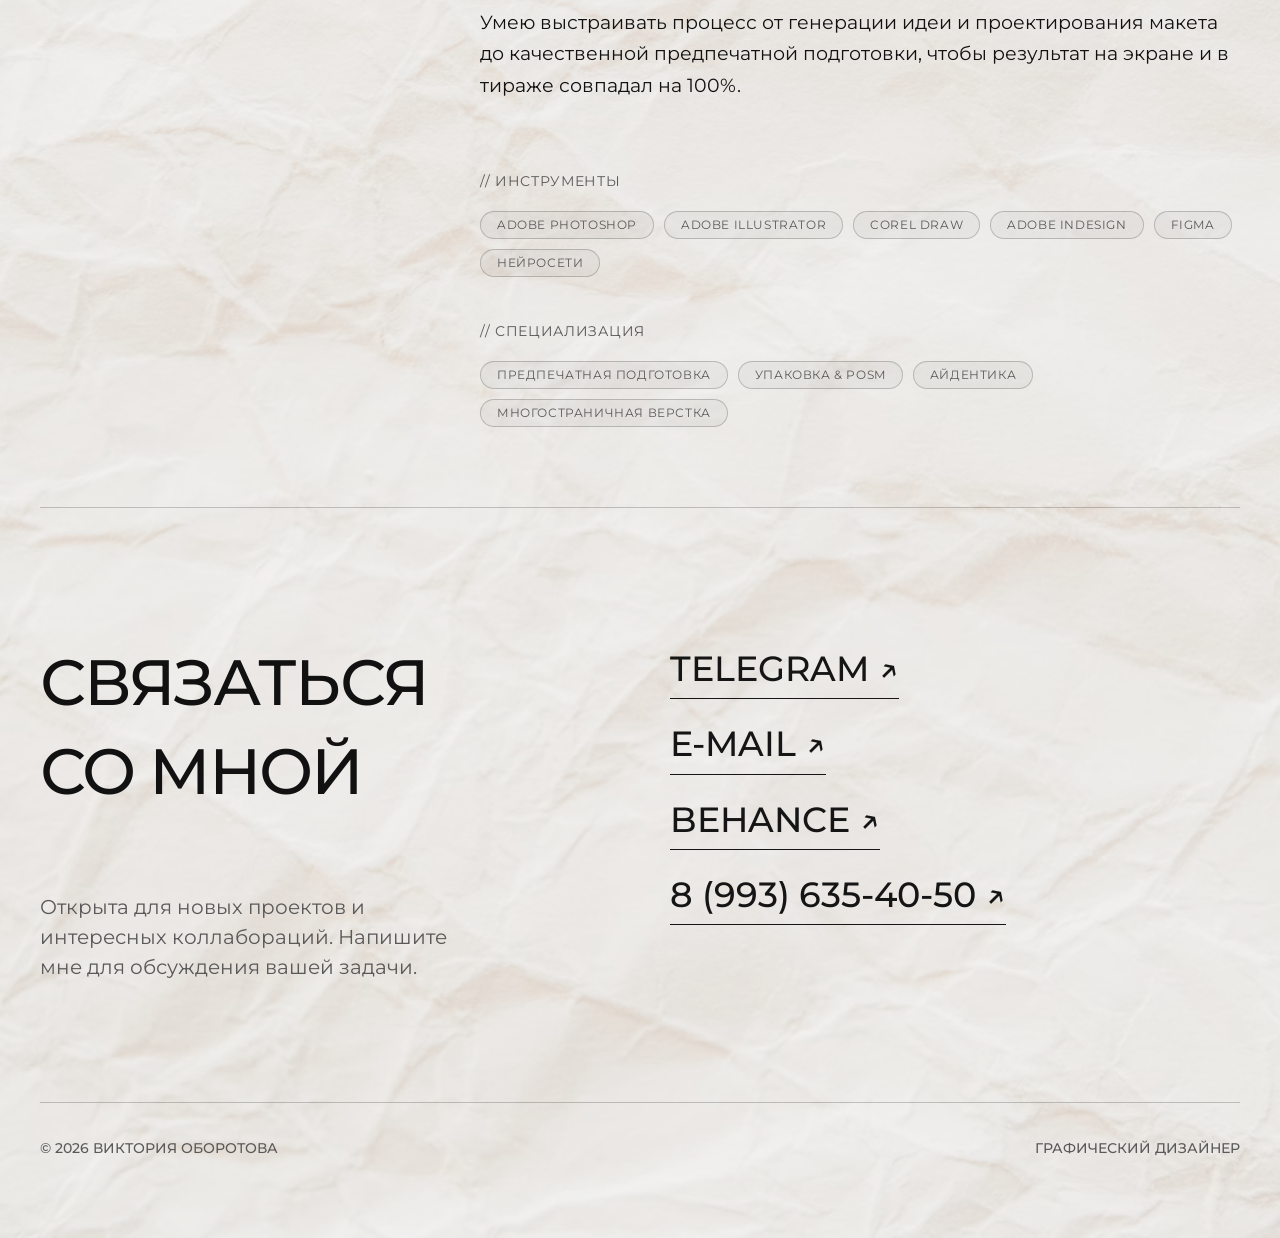
==== commit b369ff57: "Update design.html" ====
--- a/design.html
+++ b/design.html
@@ -25,7 +25,7 @@
                     <a href="#cases" class="nav__link">Направления</a>
                     <a href="#about" class="nav__link">Обо мне</a>
                     <a href="#contacts" class="nav__link">Контакты</a>
-                    <a href="uxui.html" class="nav__link nav__link--highlight">Портфолио UX/UI</a>
+                    <!-- <a href="uxui.html" class="nav__link nav__link--highlight">Портфолио UX/UI</a> -->
                 </nav>
             </header>
 
